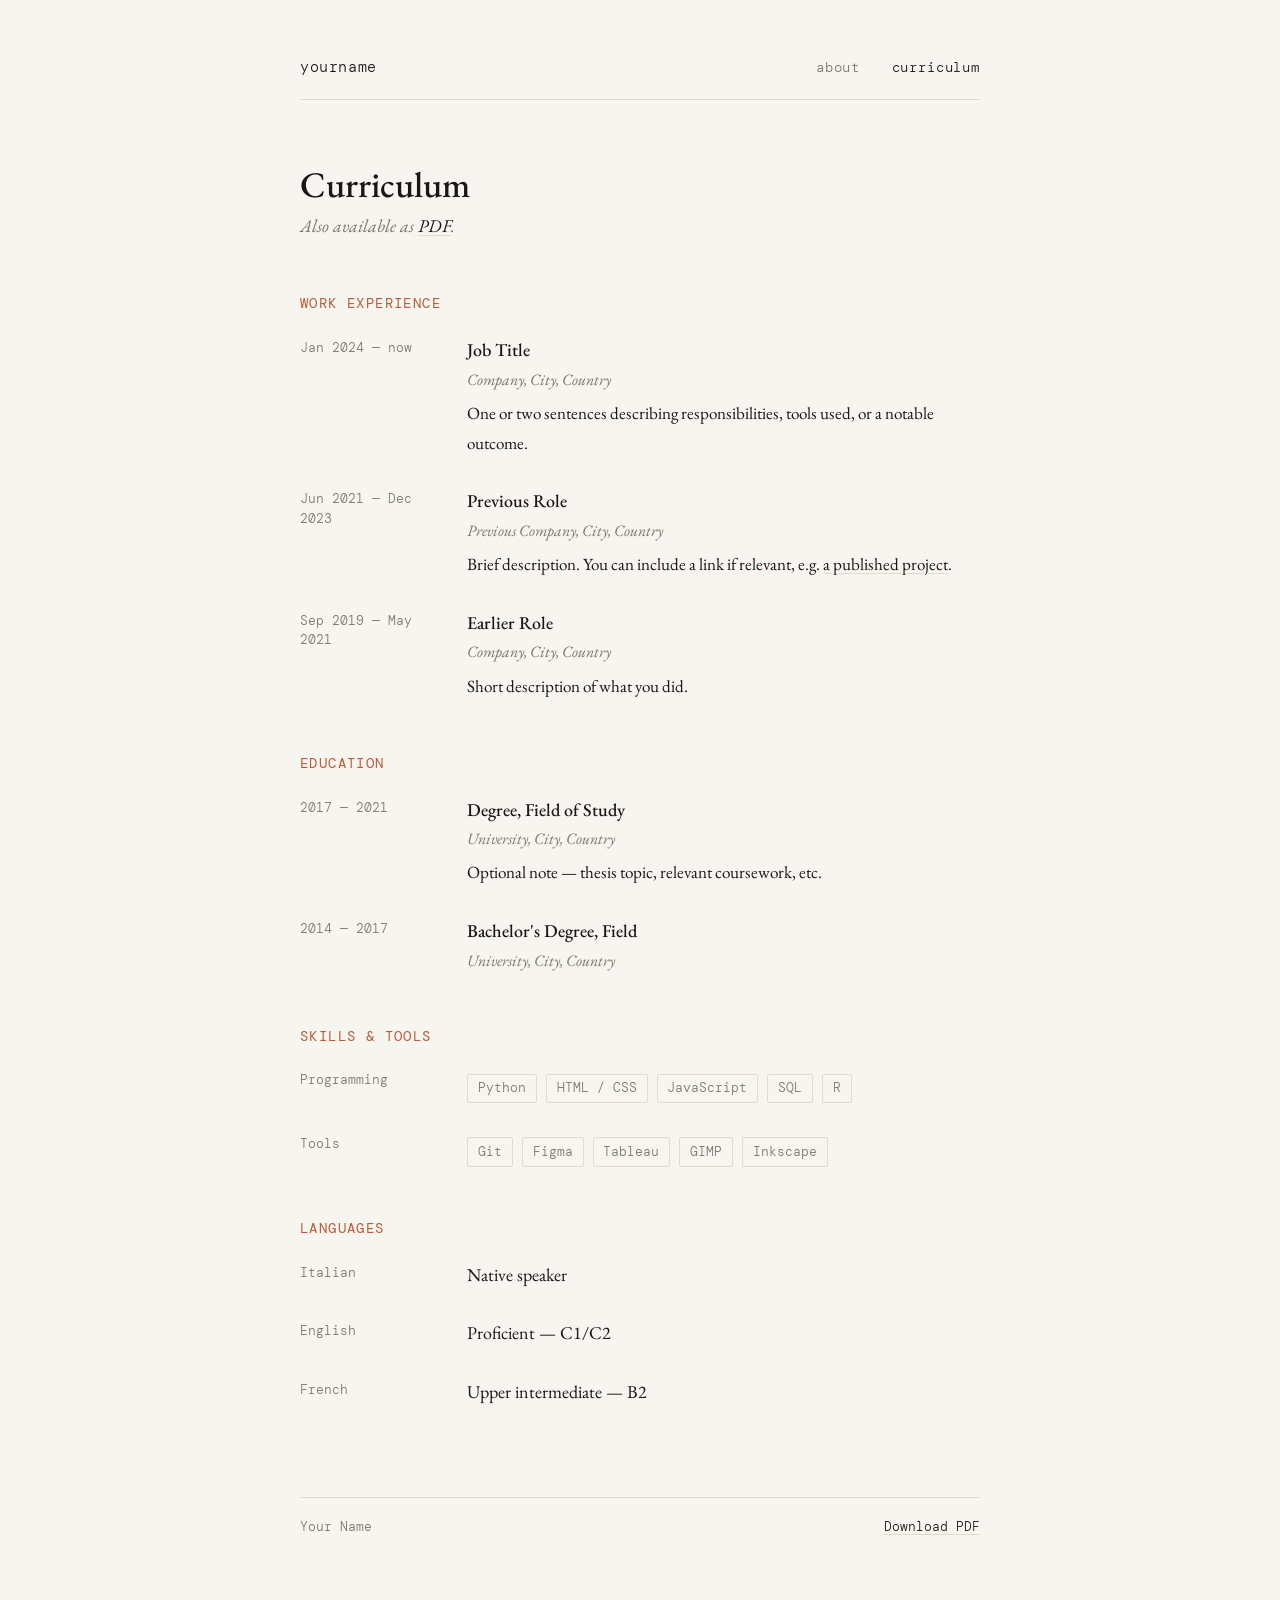
==== curriculum.html @ 6b7fba6b "Add files via upload" ====
<!DOCTYPE html>
<html lang="en">
<head>
  <meta charset="UTF-8" />
  <meta name="viewport" content="width=device-width, initial-scale=1.0" />
  <title>Curriculum — Your Name</title>
  <link rel="stylesheet" href="style.css" />
</head>
<body>
  <div class="site-wrap">

    <nav>
      <a href="index.html" class="site-name">yourname</a>
      <a href="index.html">about</a>
      <a href="curriculum.html" class="active">curriculum</a>
    </nav>

    <header class="page-header">
      <h1>Curriculum</h1>
      <p class="subtitle">
        Also available as <a href="cv.pdf">PDF</a>.
      </p>
    </header>

    <!-- ── Work experience ────────────────── -->
    <h2>Work experience</h2>

    <div class="cv-entry">
      <span class="period">Jan 2024 — now</span>
      <div>
        <div class="role">Job Title</div>
        <div class="where">Company, City, Country</div>
        <p class="desc">
          One or two sentences describing responsibilities, tools used,
          or a notable outcome.
        </p>
      </div>
    </div>

    <div class="cv-entry">
      <span class="period">Jun 2021 — Dec 2023</span>
      <div>
        <div class="role">Previous Role</div>
        <div class="where">Previous Company, City, Country</div>
        <p class="desc">
          Brief description. You can include a link if relevant, e.g. 
          <a href="#">a published project</a>.
        </p>
      </div>
    </div>

    <div class="cv-entry">
      <span class="period">Sep 2019 — May 2021</span>
      <div>
        <div class="role">Earlier Role</div>
        <div class="where">Company, City, Country</div>
        <p class="desc">Short description of what you did.</p>
      </div>
    </div>

    <!-- ── Education ──────────────────────── -->
    <h2>Education</h2>

    <div class="cv-entry">
      <span class="period">2017 — 2021</span>
      <div>
        <div class="role">Degree, Field of Study</div>
        <div class="where">University, City, Country</div>
        <p class="desc">Optional note — thesis topic, relevant coursework, etc.</p>
      </div>
    </div>

    <div class="cv-entry">
      <span class="period">2014 — 2017</span>
      <div>
        <div class="role">Bachelor's Degree, Field</div>
        <div class="where">University, City, Country</div>
      </div>
    </div>

    <!-- ── Skills ─────────────────────────── -->
    <h2>Skills &amp; tools</h2>

    <div class="cv-entry">
      <span class="period">Programming</span>
      <div>
        <div class="skills-list">
          <span class="skill-pill">Python</span>
          <span class="skill-pill">HTML / CSS</span>
          <span class="skill-pill">JavaScript</span>
          <span class="skill-pill">SQL</span>
          <span class="skill-pill">R</span>
        </div>
      </div>
    </div>

    <div class="cv-entry">
      <span class="period">Tools</span>
      <div>
        <div class="skills-list">
          <span class="skill-pill">Git</span>
          <span class="skill-pill">Figma</span>
          <span class="skill-pill">Tableau</span>
          <span class="skill-pill">GIMP</span>
          <span class="skill-pill">Inkscape</span>
        </div>
      </div>
    </div>

    <!-- ── Languages ──────────────────────── -->
    <h2>Languages</h2>

    <div class="cv-entry">
      <span class="period">Italian</span>
      <div>Native speaker</div>
    </div>

    <div class="cv-entry">
      <span class="period">English</span>
      <div>Proficient — C1/C2</div>
    </div>

    <div class="cv-entry">
      <span class="period">French</span>
      <div>Upper intermediate — B2</div>
    </div>

    <footer>
      <span>Your Name</span>
      <a href="cv.pdf">Download PDF</a>
    </footer>

  </div>
</body>
</html>
---- style.css ----
/* ─────────────────────────────────────────
   Root & Reset
───────────────────────────────────────── */
@import url('https://fonts.googleapis.com/css2?family=EB+Garamond:ital,wght@0,400;0,500;1,400&family=DM+Mono:wght@300;400&display=swap');

:root {
  --bg:        #f7f5f0;
  --ink:       #1a1814;
  --muted:     #7a7570;
  --accent:    #b85c38;
  --rule:      #dedad4;
  --max-width: 680px;
  --gap:       2rem;
}

*, *::before, *::after { box-sizing: border-box; margin: 0; padding: 0; }

html { font-size: 18px; }

body {
  background: var(--bg);
  color: var(--ink);
  font-family: 'EB Garamond', Georgia, serif;
  line-height: 1.75;
  min-height: 100vh;
  padding: 3rem 1.5rem 6rem;
}

/* ─────────────────────────────────────────
   Layout
───────────────────────────────────────── */
.site-wrap {
  max-width: var(--max-width);
  margin: 0 auto;
}

/* ─────────────────────────────────────────
   Navigation
───────────────────────────────────────── */
nav {
  display: flex;
  align-items: baseline;
  gap: 1.75rem;
  margin-bottom: 3.5rem;
  padding-bottom: 1rem;
  border-bottom: 1px solid var(--rule);
}

nav .site-name {
  font-family: 'DM Mono', monospace;
  font-weight: 300;
  font-size: 0.85rem;
  letter-spacing: 0.04em;
  color: var(--ink);
  text-decoration: none;
  margin-right: auto;
}

nav a {
  font-family: 'DM Mono', monospace;
  font-size: 0.78rem;
  font-weight: 300;
  letter-spacing: 0.06em;
  color: var(--muted);
  text-decoration: none;
  text-transform: lowercase;
  transition: color 0.15s;
}

nav a:hover,
nav a.active { color: var(--ink); }

/* ─────────────────────────────────────────
   Typography
───────────────────────────────────────── */
h1 {
  font-size: 2rem;
  font-weight: 500;
  line-height: 1.2;
  margin-bottom: 0.25rem;
}

h2 {
  font-size: 0.78rem;
  font-family: 'DM Mono', monospace;
  font-weight: 400;
  letter-spacing: 0.1em;
  text-transform: uppercase;
  color: var(--accent);
  margin-top: 2.75rem;
  margin-bottom: 1rem;
}

h3 {
  font-size: 1.05rem;
  font-weight: 500;
  margin-bottom: 0.1rem;
}

p { margin-bottom: 1rem; }
p:last-child { margin-bottom: 0; }

em { font-style: italic; }

hr {
  border: none;
  border-top: 1px solid var(--rule);
  margin: 2rem 0;
}

/* ─────────────────────────────────────────
   Links
───────────────────────────────────────── */
a {
  color: var(--ink);
  text-decoration-color: var(--rule);
  text-underline-offset: 3px;
  transition: text-decoration-color 0.15s;
}

a:hover { text-decoration-color: var(--accent); color: var(--accent); }

/* ─────────────────────────────────────────
   Page header (below nav)
───────────────────────────────────────── */
.page-header {
  margin-bottom: 2.5rem;
}

.page-header .subtitle {
  font-size: 1rem;
  color: var(--muted);
  font-style: italic;
}

/* ─────────────────────────────────────────
   CV specific
───────────────────────────────────────── */
.cv-entry {
  display: grid;
  grid-template-columns: 140px 1fr;
  gap: 0 1.5rem;
  margin-bottom: 1.5rem;
  align-items: start;
}

.cv-entry .period {
  font-family: 'DM Mono', monospace;
  font-size: 0.72rem;
  font-weight: 300;
  color: var(--muted);
  padding-top: 0.22rem;
  line-height: 1.5;
}

.cv-entry .role { font-weight: 500; }

.cv-entry .where {
  font-size: 0.88rem;
  color: var(--muted);
  font-style: italic;
}

.cv-entry .desc {
  font-size: 0.95rem;
  margin-top: 0.3rem;
  color: var(--ink);
}

/* skill pills */
.skills-list {
  display: flex;
  flex-wrap: wrap;
  gap: 0.5rem;
  margin-top: 0.4rem;
}

.skill-pill {
  font-family: 'DM Mono', monospace;
  font-size: 0.7rem;
  font-weight: 300;
  padding: 0.15rem 0.55rem;
  border: 1px solid var(--rule);
  border-radius: 2px;
  color: var(--muted);
}

/* ─────────────────────────────────────────
   About page
───────────────────────────────────────── */
.about-body p { font-size: 1.05rem; }

/* ─────────────────────────────────────────
   Journal / log pages  (books, movies, etc.)
───────────────────────────────────────── */
.log-entry {
  padding: 1.25rem 0;
  border-bottom: 1px solid var(--rule);
}

.log-entry:first-of-type { border-top: 1px solid var(--rule); }

.log-entry .log-title {
  font-size: 1.1rem;
  font-weight: 500;
}

.log-entry .log-meta {
  font-family: 'DM Mono', monospace;
  font-size: 0.72rem;
  font-weight: 300;
  color: var(--muted);
  margin-bottom: 0.35rem;
}

.log-entry .log-note {
  font-size: 0.95rem;
  color: var(--ink);
  font-style: italic;
}

/* star rating */
.stars { color: var(--accent); letter-spacing: 1px; }

/* ─────────────────────────────────────────
   Footer
───────────────────────────────────────── */
footer {
  margin-top: 5rem;
  padding-top: 1rem;
  border-top: 1px solid var(--rule);
  font-family: 'DM Mono', monospace;
  font-size: 0.72rem;
  font-weight: 300;
  color: var(--muted);
  display: flex;
  justify-content: space-between;
  flex-wrap: wrap;
  gap: 0.5rem;
}

/* ─────────────────────────────────────────
   Responsive
───────────────────────────────────────── */
@media (max-width: 520px) {
  html { font-size: 16px; }

  .cv-entry {
    grid-template-columns: 1fr;
    gap: 0.1rem;
  }

  .cv-entry .period { color: var(--accent); }

  nav { flex-wrap: wrap; gap: 1rem; }
}
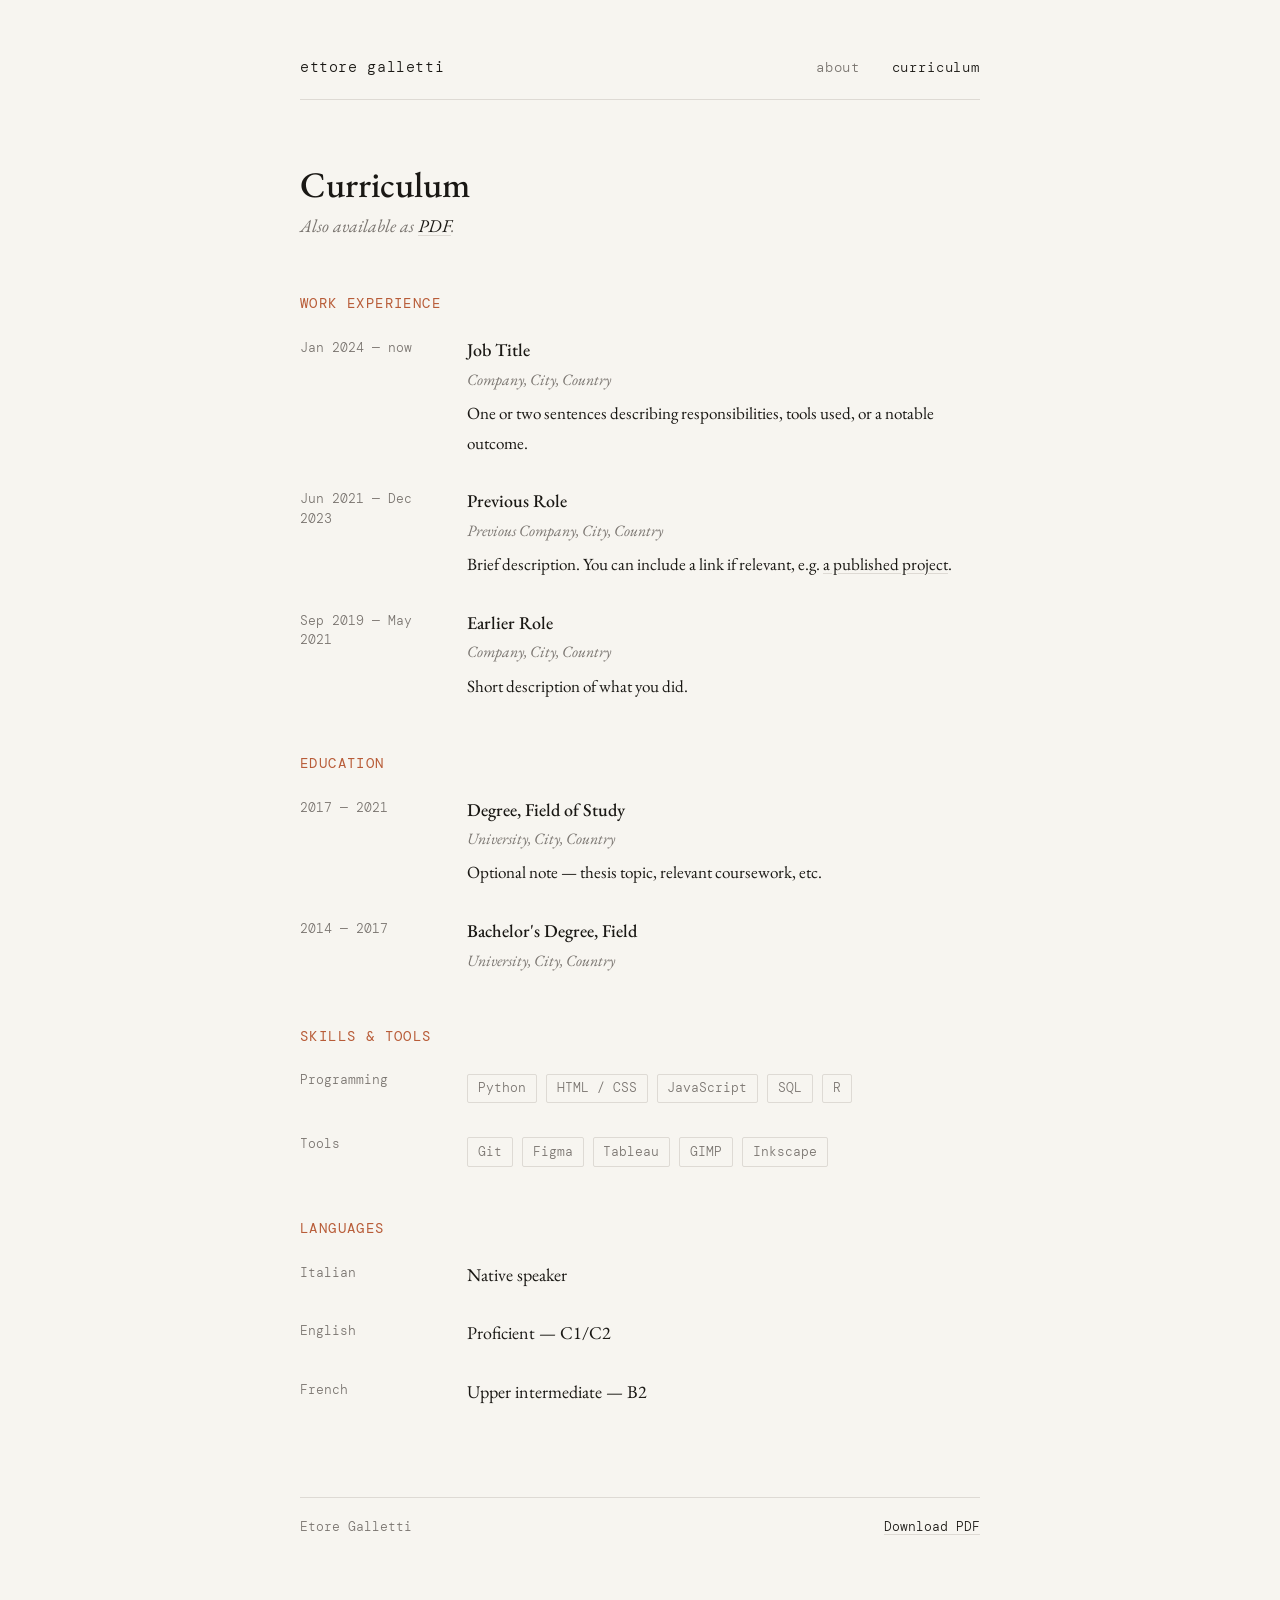
==== commit 8a25bfff: "Update curriculum.html" ====
--- a/curriculum.html
+++ b/curriculum.html
@@ -3,14 +3,14 @@
 <head>
   <meta charset="UTF-8" />
   <meta name="viewport" content="width=device-width, initial-scale=1.0" />
-  <title>Curriculum — Your Name</title>
+  <title>Curriculum — Ettore Galletti</title>
   <link rel="stylesheet" href="style.css" />
 </head>
 <body>
   <div class="site-wrap">
 
     <nav>
-      <a href="index.html" class="site-name">yourname</a>
+      <a href="index.html" class="site-name">Ettore Galletti</a>
       <a href="index.html">about</a>
       <a href="curriculum.html" class="active">curriculum</a>
     </nav>
@@ -126,7 +126,7 @@
     </div>
 
     <footer>
-      <span>Your Name</span>
+      <span>Etore Galletti</span>
       <a href="cv.pdf">Download PDF</a>
     </footer>
 
